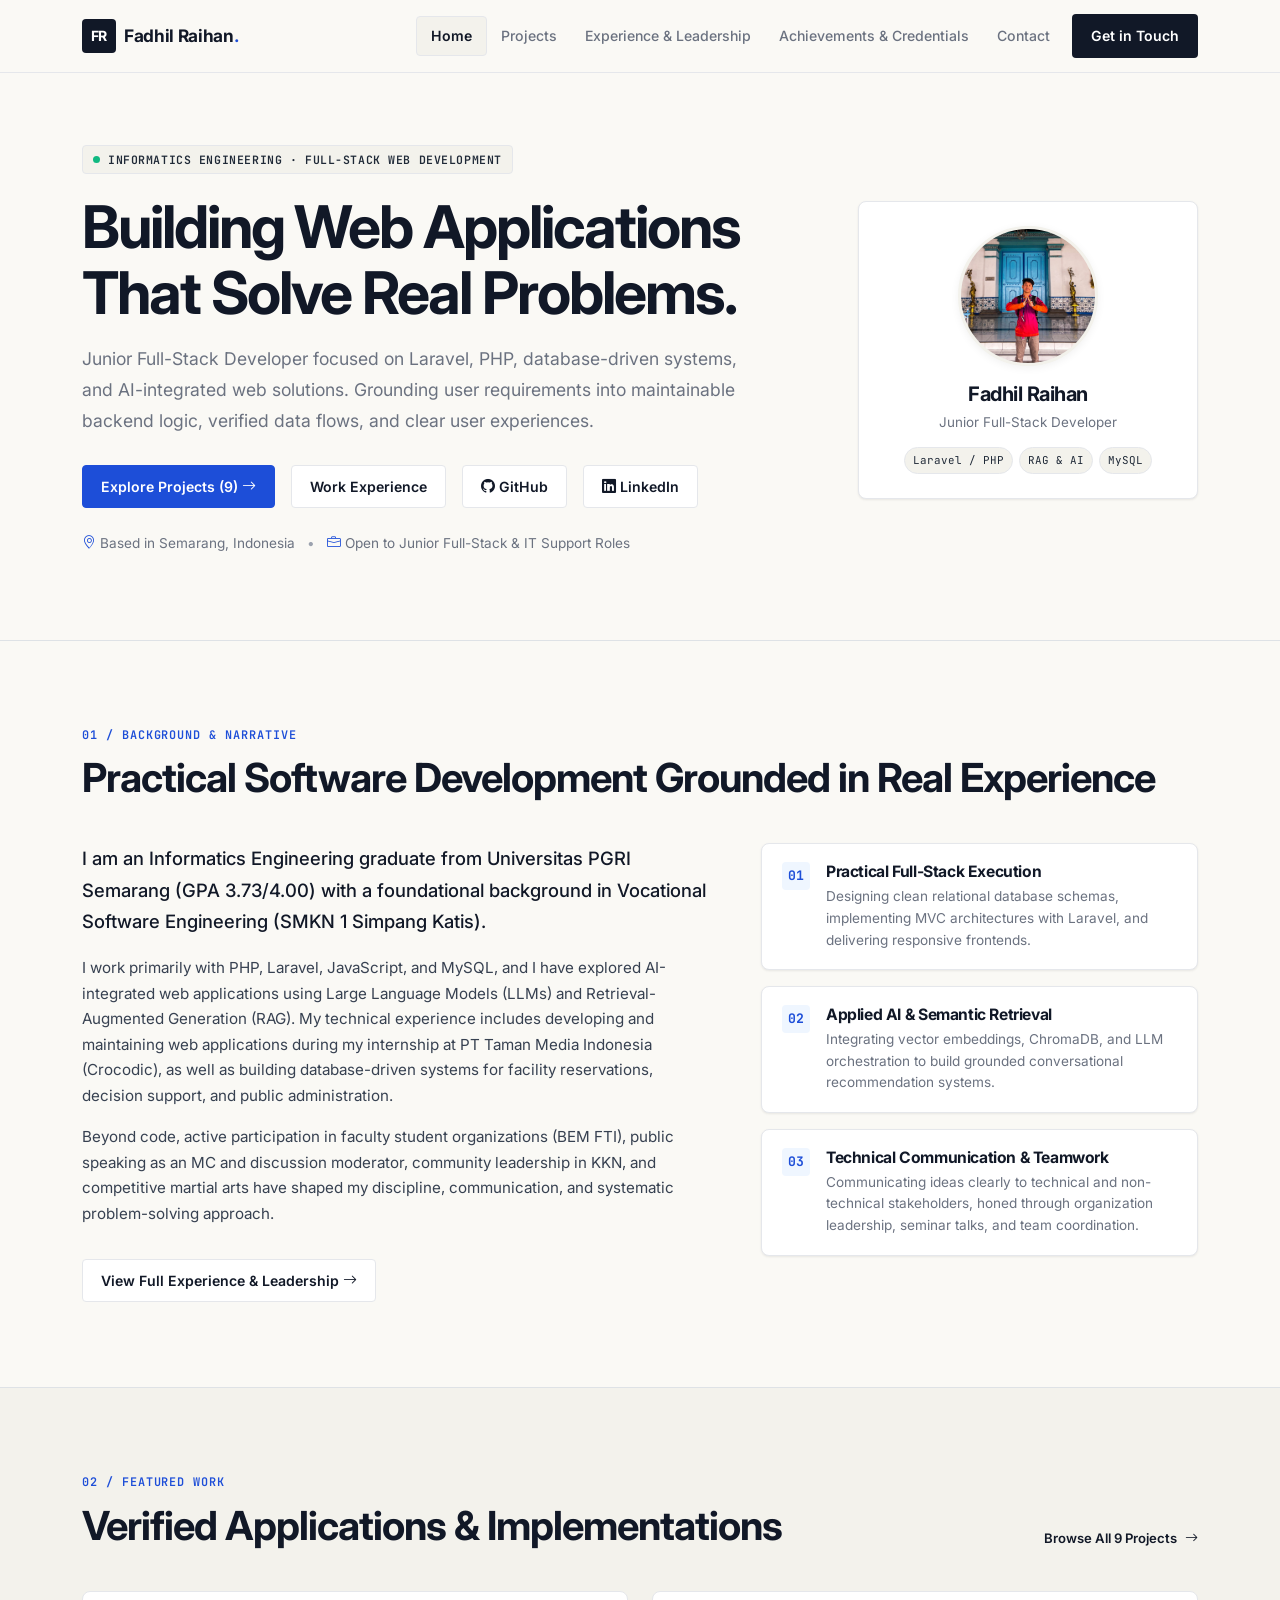
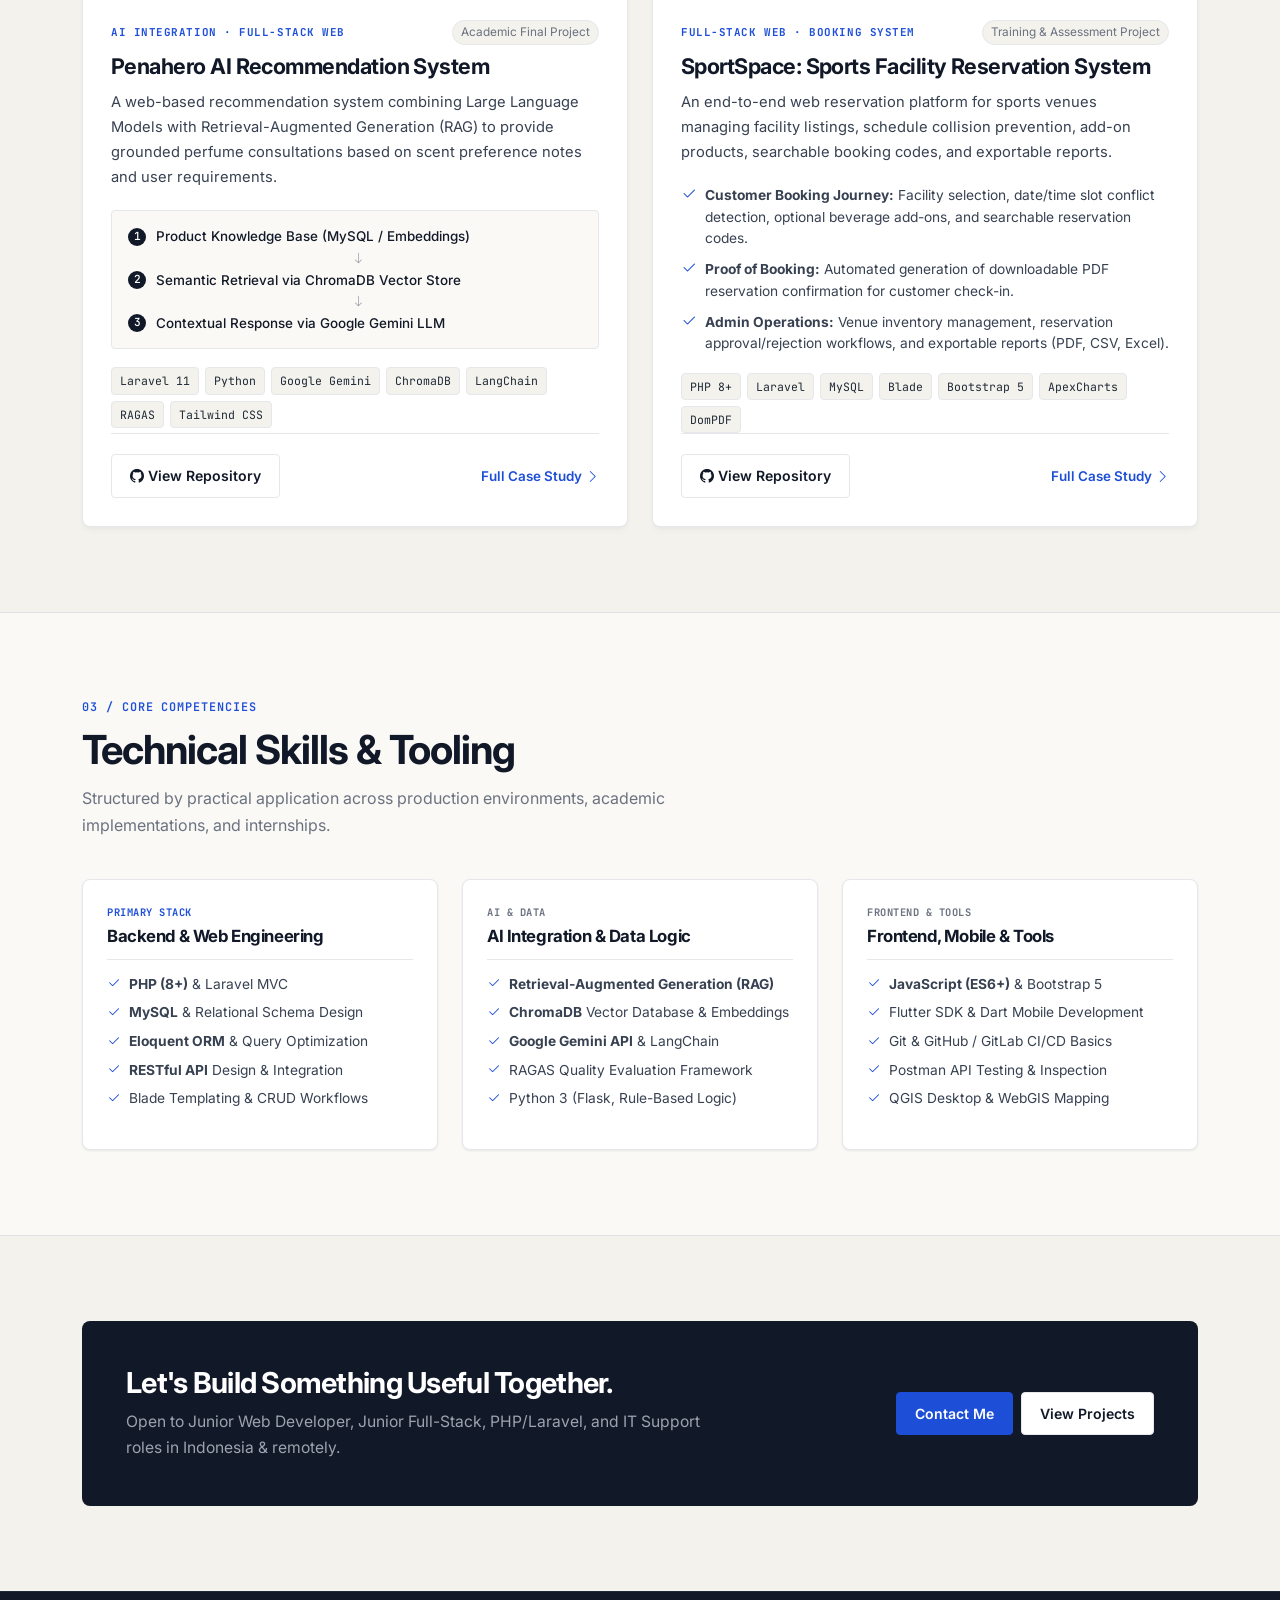
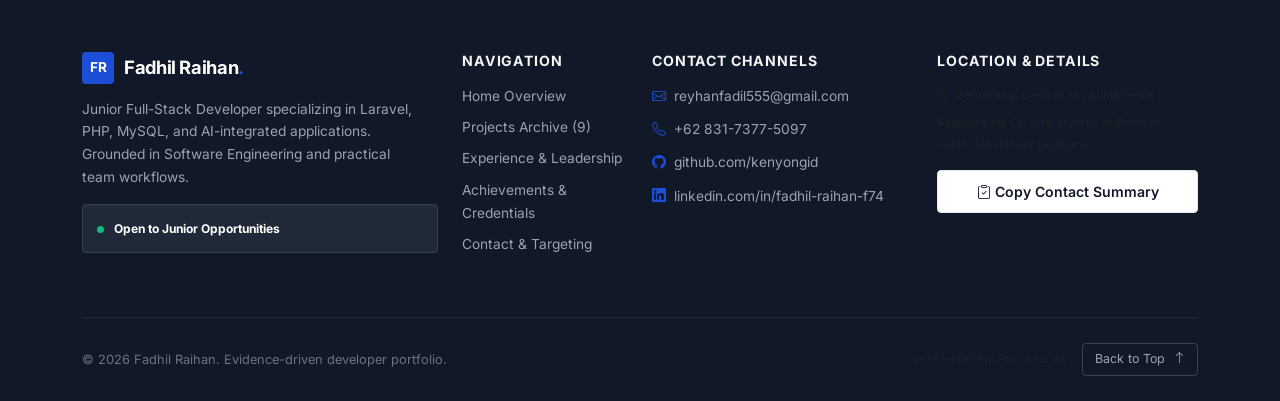
==== index.html @ 708e15d2 "Initial commit - personal portfolio" ====
<!doctype html>
<html lang="en">
<head>
  <meta charset="utf-8">
  <meta name="viewport" content="width=device-width, initial-scale=1">
  
  <title>Fadhil Raihan — Junior Full-Stack Developer | Home</title>
  <meta name="description" content="Portfolio of Fadhil Raihan, Informatics Engineering graduate specializing in Laravel, PHP, MySQL, and AI-integrated web applications (RAG/LLM).">
  
  <!-- Favicon -->
  <link rel="icon" type="image/svg+xml" href="data:image/svg+xml,<svg xmlns='http://www.w3.org/2000/svg' viewBox='0 0 100 100'><rect width='100' height='100' rx='20' fill='%231d4ed8'/><text x='50%' y='55%' dominant-baseline='middle' text-anchor='middle' fill='white' font-family='sans-serif' font-weight='bold' font-size='44'>FR</text></svg>">

  <!-- Google Fonts: Inter & JetBrains Mono -->
  <link rel="preconnect" href="https://fonts.googleapis.com">
  <link rel="preconnect" href="https://fonts.gstatic.com" crossorigin>
  <link href="https://fonts.googleapis.com/css2?family=Inter:ital,wght@0,300;0,400;0,500;0,600;0,700;1,400&family=JetBrains+Mono:wght@400;500;600&display=swap" rel="stylesheet">

  <!-- Bootstrap 5.3 & Bootstrap Icons -->
  <link href="https://cdn.jsdelivr.net/npm/bootstrap@5.3.3/dist/css/bootstrap.min.css" rel="stylesheet">
  <link href="https://cdn.jsdelivr.net/npm/bootstrap-icons@1.11.3/font/bootstrap-icons.min.css" rel="stylesheet">
  
  <!-- Custom Stylesheet -->
  <link href="style.css" rel="stylesheet">
</head>
<body>

  <!-- ==========================================================================
       HEADER / NAVIGATION
       ========================================================================== -->
  <header class="site-header fixed-top">
    <nav class="navbar navbar-expand-lg navbar-light" id="mainNavbar" aria-label="Main Navigation">
      <div class="container">
        <a class="navbar-brand d-flex align-items-center gap-2" href="index.html">
          <span class="brand-monogram">FR</span>
          <span class="brand-name">Fadhil Raihan<span class="brand-dot">.</span></span>
        </a>

        <button class="navbar-toggler border-0" type="button" data-bs-toggle="collapse" data-bs-target="#navMenu" aria-controls="navMenu" aria-expanded="false" aria-label="Toggle navigation">
          <span class="navbar-toggler-icon"></span>
        </button>

        <div class="collapse navbar-collapse" id="navMenu">
          <ul class="navbar-nav ms-auto align-items-lg-center">
            <li class="nav-item"><a class="nav-link active" href="index.html">Home</a></li>
            <li class="nav-item"><a class="nav-link" href="projects.html">Projects</a></li>
            <li class="nav-item"><a class="nav-link" href="experience.html">Experience & Leadership</a></li>
            <li class="nav-item"><a class="nav-link" href="achievements.html">Achievements & Credentials</a></li>
            <li class="nav-item"><a class="nav-link" href="contact.html">Contact</a></li>
            <li class="nav-item ms-lg-2">
              <a class="btn btn-sm btn-contact-nav" href="contact.html">Get in Touch</a>
            </li>
          </ul>
        </div>
      </div>
    </nav>
  </header>

  <main>
    <!-- ==========================================================================
         HERO SECTION
         ========================================================================== -->
    <section class="hero-section">
      <div class="container">
        <div class="row align-items-center g-5">
          <div class="col-lg-8">
            <div class="hero-label-tag">
              <span class="status-indicator"></span>
              <span>INFORMATICS ENGINEERING · FULL-STACK WEB DEVELOPMENT</span>
            </div>

            <h1 class="hero-heading">
              Building Web Applications That Solve Real Problems.
            </h1>

            <p class="hero-subheading">
              Junior Full-Stack Developer focused on Laravel, PHP, database-driven systems, and AI-integrated web solutions. Grounding user requirements into maintainable backend logic, verified data flows, and clear user experiences.
            </p>

            <div class="hero-cta-group d-flex flex-wrap align-items-center gap-3">
              <a href="projects.html" class="btn btn-primary-cobalt">
                Explore Projects (9) <i class="bi bi-arrow-right ms-1" aria-hidden="true"></i>
              </a>
              <a href="experience.html" class="btn btn-outline-charcoal">
                Work Experience
              </a>
              <a href="https://github.com/kenyongid" target="_blank" rel="noopener noreferrer" class="btn btn-outline-charcoal">
                <i class="bi bi-github me-1" aria-hidden="true"></i> GitHub
              </a>
              <a href="https://www.linkedin.com/in/fadhil-raihan-f74/" target="_blank" rel="noopener noreferrer" class="btn btn-outline-charcoal">
                <i class="bi bi-linkedin me-1" aria-hidden="true"></i> LinkedIn
              </a>
            </div>

            <div class="hero-status-strip mt-4">
              <span class="status-meta-item">
                <i class="bi bi-geo-alt text-cobalt me-1" aria-hidden="true"></i> Based in Semarang, Indonesia
              </span>
              <span class="status-bullet" aria-hidden="true">•</span>
              <span class="status-meta-item">
                <i class="bi bi-briefcase text-cobalt me-1" aria-hidden="true"></i> Open to Junior Full-Stack & IT Support Roles
              </span>
            </div>
          </div>

          <div class="col-lg-4">
            <div class="profile-portrait-card">
              <div class="portrait-frame">
                <img src="assets/profile/fadhil_photo.png" alt="Fadhil Raihan" class="portrait-image" onerror="this.style.display='none'; document.getElementById('monogramFallback').style.display='flex';">
                <div id="monogramFallback" class="portrait-fallback" style="display: none;">
                  <span>FR</span>
                </div>
              </div>
              <div class="portrait-meta">
                <h2 class="portrait-name">Fadhil Raihan</h2>
                <p class="portrait-title">Junior Full-Stack Developer</p>
                <div class="portrait-badges">
                  <span class="badge-pill">Laravel / PHP</span>
                  <span class="badge-pill">RAG & AI</span>
                  <span class="badge-pill">MySQL</span>
                </div>
              </div>
            </div>
          </div>
        </div>
      </div>
    </section>

    <!-- ==========================================================================
         ABOUT / EXECUTIVE SUMMARY
         ========================================================================== -->
    <section class="section-block border-top">
      <div class="container">
        <div class="section-header">
          <p class="section-num">01 / BACKGROUND & NARRATIVE</p>
          <h2 class="section-title">Practical Software Development Grounded in Real Experience</h2>
        </div>

        <div class="row g-5 align-items-start">
          <div class="col-lg-7">
            <p class="lead-text">
              I am an Informatics Engineering graduate from Universitas PGRI Semarang (GPA 3.73/4.00) with a foundational background in Vocational Software Engineering (SMKN 1 Simpang Katis).
            </p>
            <p class="body-text">
              I work primarily with PHP, Laravel, JavaScript, and MySQL, and I have explored AI-integrated web applications using Large Language Models (LLMs) and Retrieval-Augmented Generation (RAG). My technical experience includes developing and maintaining web applications during my internship at PT Taman Media Indonesia (Crocodic), as well as building database-driven systems for facility reservations, decision support, and public administration.
            </p>
            <p class="body-text">
              Beyond code, active participation in faculty student organizations (BEM FTI), public speaking as an MC and discussion moderator, community leadership in KKN, and competitive martial arts have shaped my discipline, communication, and systematic problem-solving approach.
            </p>
            <div class="mt-4 pt-2">
              <a href="experience.html" class="btn btn-outline-charcoal btn-sm">
                View Full Experience & Leadership <i class="bi bi-arrow-right ms-1"></i>
              </a>
            </div>
          </div>

          <div class="col-lg-5">
            <div class="value-pillars">
              <div class="pillar-item">
                <div class="pillar-num">01</div>
                <div>
                  <h3 class="pillar-title">Practical Full-Stack Execution</h3>
                  <p class="pillar-desc">
                    Designing clean relational database schemas, implementing MVC architectures with Laravel, and delivering responsive frontends.
                  </p>
                </div>
              </div>

              <div class="pillar-item">
                <div class="pillar-num">02</div>
                <div>
                  <h3 class="pillar-title">Applied AI & Semantic Retrieval</h3>
                  <p class="pillar-desc">
                    Integrating vector embeddings, ChromaDB, and LLM orchestration to build grounded conversational recommendation systems.
                  </p>
                </div>
              </div>

              <div class="pillar-item">
                <div class="pillar-num">03</div>
                <div>
                  <h3 class="pillar-title">Technical Communication & Teamwork</h3>
                  <p class="pillar-desc">
                    Communicating ideas clearly to technical and non-technical stakeholders, honed through organization leadership, seminar talks, and team coordination.
                  </p>
                </div>
              </div>
            </div>
          </div>
        </div>
      </div>
    </section>

    <!-- ==========================================================================
         FEATURED PROJECTS HIGHLIGHT (Preview of projects.html)
         ========================================================================== -->
    <section class="section-block bg-subtle border-top">
      <div class="container">
        <div class="section-header d-md-flex align-items-end justify-content-between">
          <div>
            <p class="section-num">02 / FEATURED WORK</p>
            <h2 class="section-title">Verified Applications & Implementations</h2>
          </div>
          <div class="mt-3 mt-md-0">
            <a href="projects.html" class="link-subtle">
              Browse All 9 Projects <i class="bi bi-arrow-right ms-1"></i>
            </a>
          </div>
        </div>

        <div class="row g-4">
          <!-- Featured 1: Penahero AI -->
          <div class="col-lg-6">
            <article class="featured-project-card h-100">
              <div class="featured-card-header">
                <div class="d-flex justify-content-between align-items-center">
                  <span class="badge-category">AI INTEGRATION · FULL-STACK WEB</span>
                  <span class="badge-status">Academic Final Project</span>
                </div>
                <h3 class="featured-title mt-2">Penahero AI Recommendation System</h3>
                <p class="featured-summary">
                  A web-based recommendation system combining Large Language Models with Retrieval-Augmented Generation (RAG) to provide grounded perfume consultations based on scent preference notes and user requirements.
                </p>
              </div>

              <div class="featured-card-body">
                <div class="architecture-flow-box">
                  <div class="flow-step">
                    <span class="step-num">1</span>
                    <span class="step-txt">Product Knowledge Base (MySQL / Embeddings)</span>
                  </div>
                  <div class="flow-arrow"><i class="bi bi-arrow-down"></i></div>
                  <div class="flow-step">
                    <span class="step-num">2</span>
                    <span class="step-txt">Semantic Retrieval via ChromaDB Vector Store</span>
                  </div>
                  <div class="flow-arrow"><i class="bi bi-arrow-down"></i></div>
                  <div class="flow-step">
                    <span class="step-num">3</span>
                    <span class="step-txt">Contextual Response via Google Gemini LLM</span>
                  </div>
                </div>

                <div class="tech-tag-group mt-3">
                  <span class="tag">Laravel 11</span>
                  <span class="tag">Python</span>
                  <span class="tag">Google Gemini</span>
                  <span class="tag">ChromaDB</span>
                  <span class="tag">LangChain</span>
                  <span class="tag">RAGAS</span>
                  <span class="tag">Tailwind CSS</span>
                </div>
              </div>

              <div class="featured-card-footer">
                <a href="https://github.com/kenyongid/penahero-ai-recommendation-system" target="_blank" rel="noopener noreferrer" class="btn btn-sm btn-outline-charcoal">
                  <i class="bi bi-github me-1"></i> View Repository
                </a>
                <a href="projects.html#penahero" class="btn btn-sm btn-link-action ms-auto">
                  Full Case Study <i class="bi bi-chevron-right ms-1"></i>
                </a>
              </div>
            </article>
          </div>

          <!-- Featured 2: SportSpace -->
          <div class="col-lg-6">
            <article class="featured-project-card h-100">
              <div class="featured-card-header">
                <div class="d-flex justify-content-between align-items-center">
                  <span class="badge-category">FULL-STACK WEB · BOOKING SYSTEM</span>
                  <span class="badge-status">Training & Assessment Project</span>
                </div>
                <h3 class="featured-title mt-2">SportSpace: Sports Facility Reservation System</h3>
                <p class="featured-summary">
                  An end-to-end web reservation platform for sports venues managing facility listings, schedule collision prevention, add-on products, searchable booking codes, and exportable reports.
                </p>
              </div>

              <div class="featured-card-body">
                <div class="key-features-list">
                  <div class="kf-item">
                    <i class="bi bi-check2 text-cobalt"></i>
                    <span><strong>Customer Booking Journey:</strong> Facility selection, date/time slot conflict detection, optional beverage add-ons, and searchable reservation codes.</span>
                  </div>
                  <div class="kf-item">
                    <i class="bi bi-check2 text-cobalt"></i>
                    <span><strong>Proof of Booking:</strong> Automated generation of downloadable PDF reservation confirmation for customer check-in.</span>
                  </div>
                  <div class="kf-item">
                    <i class="bi bi-check2 text-cobalt"></i>
                    <span><strong>Admin Operations:</strong> Venue inventory management, reservation approval/rejection workflows, and exportable reports (PDF, CSV, Excel).</span>
                  </div>
                </div>

                <div class="tech-tag-group mt-3">
                  <span class="tag">PHP 8+</span>
                  <span class="tag">Laravel</span>
                  <span class="tag">MySQL</span>
                  <span class="tag">Blade</span>
                  <span class="tag">Bootstrap 5</span>
                  <span class="tag">ApexCharts</span>
                  <span class="tag">DomPDF</span>
                </div>
              </div>

              <div class="featured-card-footer">
                <a href="https://github.com/kenyongid/sistem_reservasi_lapangan.git" target="_blank" rel="noopener noreferrer" class="btn btn-sm btn-outline-charcoal">
                  <i class="bi bi-github me-1"></i> View Repository
                </a>
                <a href="projects.html#sportspace" class="btn btn-sm btn-link-action ms-auto">
                  Full Case Study <i class="bi bi-chevron-right ms-1"></i>
                </a>
              </div>
            </article>
          </div>
        </div>
      </div>
    </section>

    <!-- ==========================================================================
         TECHNICAL COMPETENCIES (Skills Overview)
         ========================================================================== -->
    <section class="section-block border-top">
      <div class="container">
        <div class="section-header">
          <p class="section-num">03 / CORE COMPETENCIES</p>
          <h2 class="section-title">Technical Skills & Tooling</h2>
          <p class="section-intro">
            Structured by practical application across production environments, academic implementations, and internships.
          </p>
        </div>

        <div class="row g-4">
          <div class="col-md-6 col-lg-4">
            <div class="skill-group-card h-100">
              <div class="skill-group-header">
                <span class="skill-tier-badge primary-tier">PRIMARY STACK</span>
                <h3 class="skill-group-title">Backend & Web Engineering</h3>
              </div>
              <ul class="skill-list list-unstyled">
                <li><i class="bi bi-check2 text-cobalt me-2"></i><strong>PHP (8+)</strong> & Laravel MVC</li>
                <li><i class="bi bi-check2 text-cobalt me-2"></i><strong>MySQL</strong> & Relational Schema Design</li>
                <li><i class="bi bi-check2 text-cobalt me-2"></i><strong>Eloquent ORM</strong> & Query Optimization</li>
                <li><i class="bi bi-check2 text-cobalt me-2"></i><strong>RESTful API</strong> Design & Integration</li>
                <li><i class="bi bi-check2 text-cobalt me-2"></i>Blade Templating & CRUD Workflows</li>
              </ul>
            </div>
          </div>

          <div class="col-md-6 col-lg-4">
            <div class="skill-group-card h-100">
              <div class="skill-group-header">
                <span class="skill-tier-badge">AI & DATA</span>
                <h3 class="skill-group-title">AI Integration & Data Logic</h3>
              </div>
              <ul class="skill-list list-unstyled">
                <li><i class="bi bi-check2 text-cobalt me-2"></i><strong>Retrieval-Augmented Generation (RAG)</strong></li>
                <li><i class="bi bi-check2 text-cobalt me-2"></i><strong>ChromaDB</strong> Vector Database & Embeddings</li>
                <li><i class="bi bi-check2 text-cobalt me-2"></i><strong>Google Gemini API</strong> & LangChain</li>
                <li><i class="bi bi-check2 text-cobalt me-2"></i>RAGAS Quality Evaluation Framework</li>
                <li><i class="bi bi-check2 text-cobalt me-2"></i>Python 3 (Flask, Rule-Based Logic)</li>
              </ul>
            </div>
          </div>

          <div class="col-md-6 col-lg-4">
            <div class="skill-group-card h-100">
              <div class="skill-group-header">
                <span class="skill-tier-badge">FRONTEND & TOOLS</span>
                <h3 class="skill-group-title">Frontend, Mobile & Tools</h3>
              </div>
              <ul class="skill-list list-unstyled">
                <li><i class="bi bi-check2 text-cobalt me-2"></i><strong>JavaScript (ES6+)</strong> & Bootstrap 5</li>
                <li><i class="bi bi-check2 text-cobalt me-2"></i>Flutter SDK & Dart Mobile Development</li>
                <li><i class="bi bi-check2 text-cobalt me-2"></i>Git & GitHub / GitLab CI/CD Basics</li>
                <li><i class="bi bi-check2 text-cobalt me-2"></i>Postman API Testing & Inspection</li>
                <li><i class="bi bi-check2 text-cobalt me-2"></i>QGIS Desktop & WebGIS Mapping</li>
              </ul>
            </div>
          </div>
        </div>
      </div>
    </section>

    <!-- ==========================================================================
         CALL TO ACTION STRIP
         ========================================================================== -->
    <section class="section-block bg-subtle border-top">
      <div class="container">
        <div class="cta-strip d-md-flex align-items-center justify-content-between">
          <div>
            <h3>Let's Build Something Useful Together.</h3>
            <p>Open to Junior Web Developer, Junior Full-Stack, PHP/Laravel, and IT Support roles in Indonesia & remotely.</p>
          </div>
          <div class="mt-3 mt-md-0 d-flex gap-2">
            <a href="contact.html" class="btn btn-primary-cobalt">Contact Me</a>
            <a href="projects.html" class="btn btn-outline-charcoal">View Projects</a>
          </div>
        </div>
      </div>
    </section>
  </main>

  <!-- ==========================================================================
       FOOTER (Multi-Column Clean Design)
       ========================================================================== -->
  <footer class="site-footer">
    <div class="container">
      <div class="row g-4">
        <!-- Col 1: Brand & Summary -->
        <div class="col-lg-4 col-md-6">
          <div class="footer-brand">
            <span class="footer-monogram">FR</span>
            <span class="footer-brand-name">Fadhil Raihan<span class="brand-dot">.</span></span>
          </div>
          <p class="footer-bio">
            Junior Full-Stack Developer specializing in Laravel, PHP, MySQL, and AI-integrated applications. Grounded in Software Engineering and practical team workflows.
          </p>
          <div class="footer-status-box">
            <span class="footer-status-indicator"></span>
            <span class="text-white small fw-bold">Open to Junior Opportunities</span>
          </div>
        </div>

        <!-- Col 2: Navigation Links -->
        <div class="col-lg-2 col-md-6">
          <h4 class="footer-col-title">Navigation</h4>
          <ul class="footer-links-list list-unstyled">
            <li><a href="index.html">Home Overview</a></li>
            <li><a href="projects.html">Projects Archive (9)</a></li>
            <li><a href="experience.html">Experience & Leadership</a></li>
            <li><a href="achievements.html">Achievements & Credentials</a></li>
            <li><a href="contact.html">Contact & Targeting</a></li>
          </ul>
        </div>

        <!-- Col 3: Direct Contact -->
        <div class="col-lg-3 col-md-6">
          <h4 class="footer-col-title">Contact Channels</h4>
          <ul class="footer-contact-list list-unstyled">
            <li><i class="bi bi-envelope text-cobalt"></i> <a href="mailto:reyhanfadil555@gmail.com">reyhanfadil555@gmail.com</a></li>
            <li><i class="bi bi-telephone text-cobalt"></i> <a href="tel:+6283173775097">+62 831-7377-5097</a></li>
            <li><i class="bi bi-github text-cobalt"></i> <a href="https://github.com/kenyongid" target="_blank" rel="noopener noreferrer">github.com/kenyongid</a></li>
            <li><i class="bi bi-linkedin text-cobalt"></i> <a href="https://www.linkedin.com/in/fadhil-raihan-f74/" target="_blank" rel="noopener noreferrer">linkedin.com/in/fadhil-raihan-f74</a></li>
          </ul>
        </div>

        <!-- Col 4: Location & Quick Copy -->
        <div class="col-lg-3 col-md-6">
          <h4 class="footer-col-title">Location & Details</h4>
          <p class="small text-muted mb-2"><i class="bi bi-geo-alt me-1"></i> Semarang, Central Java, Indonesia</p>
          <p class="small text-muted mb-3">Available for On-site, Hybrid, or Remote Junior Developer positions.</p>
          <button type="button" class="btn btn-sm btn-outline-charcoal w-100 copy-contact-btn">
            <i class="bi bi-clipboard-check me-1"></i> Copy Contact Summary
          </button>
          <div class="copy-feedback-msg small mt-1 text-center" aria-live="polite"></div>
        </div>
      </div>

      <!-- Bottom Bar -->
      <div class="footer-bottom-bar d-flex flex-wrap align-items-center justify-content-between gap-3">
        <div>
          © 2026 Fadhil Raihan. Evidence-driven developer portfolio.
        </div>
        <div class="d-flex align-items-center gap-3">
          <span class="text-muted small">Verified GitHub Repositories</span>
          <button type="button" class="back-to-top-btn" id="backToTopBtn">
            Back to Top <i class="bi bi-arrow-up ms-1"></i>
          </button>
        </div>
      </div>
    </div>
  </footer>

  <!-- Scripts -->
  <script src="https://cdn.jsdelivr.net/npm/bootstrap@5.3.3/dist/js/bootstrap.bundle.min.js"></script>
  <script src="script.js"></script>
</body>
</html>
---- style.css ----
/* ==========================================================================
   FADHIL RAIHAN — EDITORIAL-TECH PORTFOLIO STYLESHEET
   Clean Code, Modular Multi-Page Design System
   ========================================================================== */

:root {
  /* Editorial Palette: Warm Off-White, Charcoal, Cobalt Blue */
  --color-canvas: #faf9f5;
  --color-canvas-subtle: #f3f2ec;
  --color-card: #ffffff;
  --color-charcoal: #111827;
  --color-charcoal-soft: #1f2937;
  --color-body: #374151;
  --color-muted: #6b7280;
  --color-dim: #9ca3af;
  --color-border: #e5e7eb;
  --color-border-card: #e2e4e8;

  /* Cobalt Blue Accent */
  --color-cobalt: #1d4ed8;
  --color-cobalt-hover: #1e40af;
  --color-cobalt-tint: #eff6ff;
  --color-cobalt-border: rgba(29, 78, 216, 0.25);

  /* Semantic Tints */
  --color-emerald-tint: #ecfdf5;
  --color-emerald-text: #047857;
  --color-amber-tint: #fffbeb;
  --color-amber-text: #b45309;

  /* Fonts */
  --font-sans: 'Inter', -apple-system, BlinkMacSystemFont, 'Segoe UI', Roboto, sans-serif;
  --font-mono: 'JetBrains Mono', monospace;

  /* Geometry & Rhythm */
  --radius-sm: 4px;
  --radius-md: 8px;
  --radius-lg: 12px;
  --shadow-subtle: 0 1px 3px rgba(0, 0, 0, 0.05), 0 1px 2px rgba(0, 0, 0, 0.03);
  --shadow-card: 0 4px 6px -1px rgba(0, 0, 0, 0.04), 0 2px 4px -1px rgba(0, 0, 0, 0.02);
  --shadow-hover: 0 10px 15px -3px rgba(0, 0, 0, 0.06), 0 4px 6px -2px rgba(0, 0, 0, 0.03);

  --transition-fast: all 0.2s ease;
}

/* Base Elements */
* {
  box-sizing: border-box;
}

html {
  scroll-behavior: smooth;
  scroll-padding-top: 85px;
}

body {
  margin: 0;
  background-color: var(--color-canvas);
  color: var(--color-body);
  font-family: var(--font-sans);
  font-size: 0.96rem;
  line-height: 1.68;
  -webkit-font-smoothing: antialiased;
  display: flex;
  flex-direction: column;
  min-height: 100vh;
}

main {
  flex: 1 0 auto;
}

h1, h2, h3, h4, h5, h6 {
  color: var(--color-charcoal);
  font-weight: 700;
  letter-spacing: -0.025em;
  line-height: 1.25;
}

a {
  color: var(--color-cobalt);
  text-decoration: none;
  transition: var(--transition-fast);
}

a:hover {
  color: var(--color-cobalt-hover);
}

.text-cobalt {
  color: var(--color-cobalt) !important;
}

.bg-subtle {
  background-color: var(--color-canvas-subtle);
}

.section-block {
  padding: 85px 0;
}

/* ==========================================================================
   Navigation Bar (Attractive & Clean Header)
   ========================================================================== */
.site-header {
  background: rgba(250, 249, 245, 0.96);
  backdrop-filter: blur(14px);
  -webkit-backdrop-filter: blur(14px);
  border-bottom: 1px solid var(--color-border);
  transition: var(--transition-fast);
  z-index: 1050;
}

.navbar {
  padding: 14px 0;
}

.brand-monogram {
  display: inline-flex;
  align-items: center;
  justify-content: center;
  width: 34px;
  height: 34px;
  background-color: var(--color-charcoal);
  color: #fff;
  font-family: var(--font-sans);
  font-weight: 700;
  font-size: 0.88rem;
  border-radius: var(--radius-sm);
  letter-spacing: -0.02em;
}

.brand-name {
  font-size: 1.08rem;
  font-weight: 700;
  color: var(--color-charcoal);
  letter-spacing: -0.02em;
}

.brand-dot {
  color: var(--color-cobalt);
}

.nav-link {
  color: var(--color-muted) !important;
  font-size: 0.88rem;
  font-weight: 500;
  padding: 7px 14px !important;
  border-radius: var(--radius-sm);
  transition: var(--transition-fast);
}

.nav-link:hover {
  color: var(--color-charcoal) !important;
  background-color: rgba(0, 0, 0, 0.04);
}

.nav-link.active {
  color: var(--color-charcoal) !important;
  font-weight: 600;
  background-color: var(--color-canvas-subtle);
  border: 1px solid var(--color-border);
}

.btn-contact-nav {
  background-color: var(--color-charcoal);
  color: #ffffff !important;
  font-size: 0.82rem;
  font-weight: 600;
  padding: 7px 16px;
  border-radius: var(--radius-sm);
  transition: var(--transition-fast);
}

.btn-contact-nav:hover {
  background-color: var(--color-cobalt);
  transform: translateY(-1px);
}

/* ==========================================================================
   Page Banners (For Sub-pages: Projects, Experience, Achievements, Contact)
   ========================================================================== */
.page-banner {
  padding-top: 135px;
  padding-bottom: 55px;
  background-color: var(--color-canvas);
  border-bottom: 1px solid var(--color-border);
}

.page-banner-badge {
  font-family: var(--font-mono);
  font-size: 0.74rem;
  font-weight: 600;
  color: var(--color-cobalt);
  letter-spacing: 0.08em;
  margin-bottom: 8px;
  display: inline-block;
}

.page-banner-title {
  font-size: clamp(2.2rem, 4vw, 3.2rem);
  color: var(--color-charcoal);
  margin: 0 0 12px;
}

.page-banner-desc {
  font-size: 1.05rem;
  color: var(--color-muted);
  max-width: 680px;
  line-height: 1.7;
  margin: 0;
}

/* ==========================================================================
   Buttons
   ========================================================================== */
.btn {
  font-family: var(--font-sans);
  font-weight: 600;
  border-radius: var(--radius-sm);
  padding: 10px 18px;
  font-size: 0.88rem;
  transition: var(--transition-fast);
  display: inline-flex;
  align-items: center;
  justify-content: center;
}

.btn-primary-cobalt {
  background-color: var(--color-cobalt);
  color: #ffffff;
  border: 1px solid var(--color-cobalt);
}

.btn-primary-cobalt:hover {
  background-color: var(--color-cobalt-hover);
  border-color: var(--color-cobalt-hover);
  color: #ffffff;
  transform: translateY(-1px);
}

.btn-outline-charcoal {
  background-color: var(--color-card);
  border: 1px solid var(--color-border);
  color: var(--color-charcoal);
}

.btn-outline-charcoal:hover {
  background-color: var(--color-charcoal);
  border-color: var(--color-charcoal);
  color: #ffffff;
  transform: translateY(-1px);
}

.btn-link-action {
  color: var(--color-cobalt);
  background: transparent;
  border: none;
  font-size: 0.84rem;
  font-weight: 600;
  padding: 0;
  display: inline-flex;
  align-items: center;
}

.btn-link-action:hover {
  color: var(--color-cobalt-hover);
  text-decoration: underline;
}

/* ==========================================================================
   Section Headers (Editorial Numbered Format)
   ========================================================================== */
.section-header {
  margin-bottom: 40px;
}

.section-num {
  font-family: var(--font-mono);
  font-size: 0.74rem;
  font-weight: 600;
  color: var(--color-cobalt);
  letter-spacing: 0.08em;
  margin-bottom: 8px;
}

.section-title {
  font-size: clamp(1.85rem, 3.2vw, 2.5rem);
  color: var(--color-charcoal);
  margin: 0;
}

.section-intro {
  color: var(--color-muted);
  font-size: 1rem;
  max-width: 680px;
  margin-top: 10px;
}

.sub-section-heading {
  font-size: 1.25rem;
  font-weight: 700;
  color: var(--color-charcoal);
  margin-bottom: 22px;
  border-bottom: 2px solid var(--color-charcoal);
  padding-bottom: 8px;
  display: inline-block;
}

/* ==========================================================================
   Hero Section (Index Landing)
   ========================================================================== */
.hero-section {
  padding-top: 145px;
  padding-bottom: 85px;
}

.hero-label-tag {
  display: inline-flex;
  align-items: center;
  gap: 8px;
  font-family: var(--font-mono);
  font-size: 0.72rem;
  font-weight: 600;
  color: var(--color-charcoal-soft);
  background-color: var(--color-canvas-subtle);
  border: 1px solid var(--color-border);
  padding: 4px 10px;
  border-radius: var(--radius-sm);
  margin-bottom: 20px;
  letter-spacing: 0.05em;
}

.status-indicator {
  width: 7px;
  height: 7px;
  border-radius: 50%;
  background-color: #10b981;
}

.hero-heading {
  font-size: clamp(2.4rem, 4.6vw, 3.8rem);
  line-height: 1.12;
  letter-spacing: -0.035em;
  color: var(--color-charcoal);
  margin-bottom: 18px;
  max-width: 820px;
}

.hero-subheading {
  font-size: 1.1rem;
  line-height: 1.75;
  color: var(--color-muted);
  max-width: 660px;
  margin-bottom: 28px;
}

.hero-status-strip {
  display: flex;
  align-items: center;
  gap: 12px;
  flex-wrap: wrap;
  font-size: 0.85rem;
  color: var(--color-muted);
}

.status-meta-item {
  display: inline-flex;
  align-items: center;
}

.status-bullet {
  color: var(--color-dim);
}

/* Portrait Card */
.profile-portrait-card {
  background-color: var(--color-card);
  border: 1px solid var(--color-border);
  border-radius: var(--radius-md);
  padding: 24px;
  box-shadow: var(--shadow-subtle);
  text-align: center;
}

.portrait-frame {
  width: 140px;
  height: 140px;
  border-radius: 50%;
  margin: 0 auto 16px;
  overflow: hidden;
  border: 3px solid var(--color-canvas-subtle);
  background-color: var(--color-canvas-subtle);
  box-shadow: 0 2px 8px rgba(0, 0, 0, 0.06);
}

.portrait-image {
  width: 100%;
  height: 100%;
  object-fit: cover;
  display: block;
}

.portrait-fallback {
  width: 100%;
  height: 100%;
  display: flex;
  align-items: center;
  justify-content: center;
  background-color: var(--color-charcoal);
  color: #fff;
  font-weight: 700;
  font-size: 2.2rem;
}

.portrait-name {
  font-size: 1.25rem;
  margin: 0 0 4px;
}

.portrait-title {
  font-size: 0.84rem;
  color: var(--color-muted);
  margin: 0 0 14px;
}

.portrait-badges {
  display: flex;
  justify-content: center;
  gap: 6px;
  flex-wrap: wrap;
}

.badge-pill {
  font-family: var(--font-mono);
  font-size: 0.68rem;
  background-color: var(--color-canvas-subtle);
  border: 1px solid var(--color-border);
  color: var(--color-charcoal-soft);
  padding: 3px 8px;
  border-radius: 20px;
}

/* ==========================================================================
   About Section & Value Pillars
   ========================================================================== */
.lead-text {
  font-size: 1.15rem;
  color: var(--color-charcoal);
  line-height: 1.7;
  font-weight: 500;
  margin-bottom: 18px;
}

.body-text {
  color: var(--color-body);
  margin-bottom: 16px;
  font-size: 0.95rem;
}

.value-pillars {
  display: flex;
  flex-direction: column;
  gap: 16px;
}

.pillar-item {
  display: flex;
  gap: 16px;
  background-color: var(--color-card);
  border: 1px solid var(--color-border);
  border-radius: var(--radius-md);
  padding: 18px 20px;
  box-shadow: var(--shadow-subtle);
}

.pillar-num {
  font-family: var(--font-mono);
  font-weight: 700;
  font-size: 0.82rem;
  color: var(--color-cobalt);
  background-color: var(--color-cobalt-tint);
  width: 28px;
  height: 28px;
  display: flex;
  align-items: center;
  justify-content: center;
  border-radius: var(--radius-sm);
  flex-shrink: 0;
}

.pillar-title {
  font-size: 0.98rem;
  margin: 0 0 4px;
  color: var(--color-charcoal);
}

.pillar-desc {
  font-size: 0.85rem;
  color: var(--color-muted);
  margin: 0;
  line-height: 1.6;
}

/* ==========================================================================
   Experience Section & Timeline Cards
   ========================================================================== */
.timeline-container {
  display: flex;
  flex-direction: column;
  gap: 20px;
}

.timeline-card {
  background-color: var(--color-card);
  border: 1px solid var(--color-border);
  border-radius: var(--radius-md);
  padding: 28px;
  display: grid;
  grid-template-columns: 220px 1fr;
  gap: 32px;
  box-shadow: var(--shadow-subtle);
}

.timeline-sidebar {
  display: flex;
  flex-direction: column;
  gap: 6px;
  border-right: 1px solid var(--color-border);
  padding-right: 20px;
}

.timeline-role-badge {
  font-family: var(--font-mono);
  font-size: 0.68rem;
  font-weight: 700;
  color: var(--color-cobalt);
  background-color: var(--color-cobalt-tint);
  border: 1px solid var(--color-cobalt-border);
  padding: 3px 8px;
  border-radius: var(--radius-sm);
  display: inline-block;
  align-self: flex-start;
  letter-spacing: 0.05em;
}

.timeline-role-badge.badge-neutral {
  color: var(--color-charcoal);
  background-color: var(--color-canvas-subtle);
  border-color: var(--color-border);
}

.timeline-dates {
  font-size: 0.88rem;
  color: var(--color-charcoal);
}

.review-flag {
  display: block;
  font-family: var(--font-mono);
  font-size: 0.72rem;
  color: var(--color-amber-text);
  background-color: var(--color-amber-tint);
  border: 1px solid rgba(180, 83, 9, 0.2);
  padding: 2px 6px;
  border-radius: var(--radius-sm);
  margin-top: 4px;
  cursor: help;
}

.timeline-location {
  font-size: 0.8rem;
  color: var(--color-muted);
}

.timeline-company {
  font-size: 1.25rem;
  margin: 0 0 2px;
}

.timeline-position {
  font-size: 0.95rem;
  color: var(--color-cobalt);
  font-weight: 600;
  margin: 0 0 14px;
}

.timeline-desc {
  font-size: 0.92rem;
  color: var(--color-body);
  line-height: 1.7;
  margin-bottom: 16px;
}

.work-context-box {
  background-color: var(--color-canvas);
  border: 1px solid var(--color-border);
  border-radius: var(--radius-sm);
  padding: 12px 16px;
  margin-bottom: 18px;
}

.context-label {
  font-family: var(--font-mono);
  font-size: 0.75rem;
  font-weight: 600;
  color: var(--color-charcoal);
  margin-bottom: 4px;
}

.context-desc {
  font-size: 0.84rem;
  color: var(--color-muted);
  margin: 0;
  line-height: 1.6;
}

/* Tags */
.tech-tag-group {
  display: flex;
  flex-wrap: wrap;
  gap: 6px;
}

.tag {
  font-family: var(--font-mono);
  font-size: 0.72rem;
  background-color: var(--color-canvas-subtle);
  border: 1px solid var(--color-border);
  color: var(--color-charcoal-soft);
  padding: 3px 8px;
  border-radius: var(--radius-sm);
}

/* ==========================================================================
   Featured Projects & Projects Hub
   ========================================================================== */
.featured-project-card {
  background-color: var(--color-card);
  border: 1px solid var(--color-border);
  border-radius: var(--radius-md);
  padding: 28px;
  box-shadow: var(--shadow-card);
  display: flex;
  flex-direction: column;
  transition: var(--transition-fast);
}

.featured-project-card:hover {
  box-shadow: var(--shadow-hover);
  border-color: #cbd5e1;
}

.badge-category {
  font-family: var(--font-mono);
  font-size: 0.68rem;
  font-weight: 700;
  color: var(--color-cobalt);
  letter-spacing: 0.05em;
}

.badge-status {
  font-size: 0.74rem;
  color: var(--color-muted);
  background-color: var(--color-canvas-subtle);
  border: 1px solid var(--color-border);
  padding: 2px 8px;
  border-radius: 20px;
}

.featured-title {
  font-size: 1.35rem;
  margin: 8px 0 10px;
}

.featured-summary {
  font-size: 0.92rem;
  color: var(--color-body);
  line-height: 1.7;
  margin-bottom: 20px;
}

/* Architecture Flow Box */
.architecture-flow-box {
  background-color: var(--color-canvas);
  border: 1px solid var(--color-border);
  border-radius: var(--radius-sm);
  padding: 14px 16px;
  margin-bottom: 18px;
}

.flow-step {
  display: flex;
  align-items: center;
  gap: 10px;
  font-size: 0.84rem;
  font-weight: 500;
  color: var(--color-charcoal);
}

.step-num {
  font-family: var(--font-mono);
  font-size: 0.7rem;
  background-color: var(--color-charcoal);
  color: #fff;
  width: 18px;
  height: 18px;
  border-radius: 50%;
  display: flex;
  align-items: center;
  justify-content: center;
  flex-shrink: 0;
}

.flow-arrow {
  text-align: center;
  font-size: 0.75rem;
  color: var(--color-dim);
  line-height: 1;
  padding: 4px 0 4px 5px;
}

/* Evaluation Metric Callout */
.evaluation-metric-callout {
  background-color: #f8fafc;
  border: 1px solid #e2e8f0;
  border-left: 3px solid var(--color-cobalt);
  border-radius: var(--radius-sm);
  padding: 12px 14px;
  margin-bottom: 18px;
}

.eval-title {
  font-size: 0.8rem;
  font-weight: 700;
  color: var(--color-charcoal);
  margin-bottom: 8px;
}

.eval-grid {
  display: flex;
  gap: 20px;
  margin-bottom: 6px;
}

.eval-score {
  display: block;
  font-family: var(--font-mono);
  font-size: 1.3rem;
  font-weight: 700;
  color: var(--color-cobalt);
  line-height: 1.1;
}

.eval-label {
  font-size: 0.72rem;
  color: var(--color-muted);
}

.eval-disclaimer {
  font-size: 0.74rem;
  color: var(--color-muted);
  margin: 4px 0 0;
  line-height: 1.5;
}

/* Key Features List */
.key-features-list {
  display: flex;
  flex-direction: column;
  gap: 10px;
  margin-bottom: 18px;
}

.kf-item {
  display: flex;
  align-items: flex-start;
  gap: 8px;
  font-size: 0.86rem;
  color: var(--color-body);
  line-height: 1.55;
}

.kf-item i {
  font-size: 1rem;
  line-height: 1.2;
  flex-shrink: 0;
}

.featured-card-footer {
  margin-top: auto;
  padding-top: 20px;
  border-top: 1px solid var(--color-border);
  display: flex;
  align-items: center;
}

/* Project Filtering & Search Bar */
.filter-toolbar-wrapper {
  background-color: var(--color-card);
  border: 1px solid var(--color-border);
  border-radius: var(--radius-md);
  padding: 12px 18px;
  margin-bottom: 28px;
  box-shadow: var(--shadow-subtle);
}

.filter-toolbar {
  display: flex;
  gap: 6px;
  flex-wrap: wrap;
}

.btn-filter {
  background: var(--color-canvas);
  border: 1px solid var(--color-border);
  color: var(--color-muted);
  font-size: 0.82rem;
  font-weight: 600;
  padding: 6px 14px;
  border-radius: var(--radius-sm);
  transition: var(--transition-fast);
}

.btn-filter:hover {
  background-color: #fff;
  color: var(--color-charcoal);
  border-color: #cbd5e1;
}

.btn-filter.active {
  background-color: var(--color-charcoal);
  border-color: var(--color-charcoal);
  color: #fff;
}

.search-input-wrapper {
  position: relative;
  min-width: 250px;
}

.search-icon {
  position: absolute;
  left: 12px;
  top: 50%;
  transform: translateY(-50%);
  color: var(--color-muted);
  font-size: 0.85rem;
}

.project-search-control {
  padding-left: 34px;
  font-size: 0.85rem;
  border-radius: var(--radius-sm);
  border: 1px solid var(--color-border);
  background-color: var(--color-canvas);
}

.project-search-control:focus {
  border-color: var(--color-cobalt);
  box-shadow: 0 0 0 3px rgba(29, 78, 216, 0.12);
  background-color: #fff;
}

/* Archive Project Card */
.archive-card {
  background-color: var(--color-card);
  border: 1px solid var(--color-border);
  border-radius: var(--radius-md);
  padding: 24px;
  box-shadow: var(--shadow-subtle);
  display: flex;
  flex-direction: column;
  transition: var(--transition-fast);
}

.archive-card:hover {
  box-shadow: var(--shadow-card);
  border-color: #cbd5e1;
  transform: translateY(-2px);
}

.archive-meta {
  display: flex;
  justify-content: space-between;
  align-items: center;
  margin-bottom: 8px;
}

.cat-pill {
  font-family: var(--font-mono);
  font-size: 0.65rem;
  font-weight: 700;
  color: var(--color-cobalt);
  letter-spacing: 0.05em;
}

.tag-status {
  font-size: 0.7rem;
  color: var(--color-muted);
  background-color: var(--color-canvas-subtle);
  padding: 2px 6px;
  border-radius: var(--radius-sm);
}

.archive-title {
  font-size: 1.15rem;
  margin: 0 0 8px;
}

.archive-desc {
  font-size: 0.86rem;
  color: var(--color-body);
  line-height: 1.6;
  margin-bottom: 12px;
}

.code-note {
  background-color: var(--color-canvas);
  border: 1px solid var(--color-border);
  border-radius: var(--radius-sm);
  padding: 10px 12px;
  font-size: 0.78rem;
  color: var(--color-muted);
  line-height: 1.55;
  margin-bottom: 14px;
}

.code-note code {
  color: var(--color-charcoal);
  font-size: 0.75rem;
}

.link-subtle {
  font-size: 0.82rem;
  font-weight: 600;
  color: var(--color-charcoal);
  display: inline-flex;
  align-items: center;
  gap: 4px;
}

.link-subtle:hover {
  color: var(--color-cobalt);
}

/* Frame screenshot project */
.activity-img-frame {
  width: 100%;
  aspect-ratio: 16 / 9;
  overflow: hidden;
  display: flex;
  align-items: center;
  justify-content: center;
  background-color: var(--color-canvas-subtle);
}

/* Agar gambar utuh dan tidak terpotong */
.activity-img-frame img {
  display: block;
  width: 100%;
  height: 100%;
  object-fit: contain;
  object-position: center;
}

/* ==========================================================================
   Skills Section (Disciplined Grid)
   ========================================================================== */
.skill-group-card {
  background-color: var(--color-card);
  border: 1px solid var(--color-border);
  border-radius: var(--radius-md);
  padding: 24px;
  box-shadow: var(--shadow-subtle);
}

.skill-group-header {
  border-bottom: 1px solid var(--color-border);
  padding-bottom: 12px;
  margin-bottom: 14px;
}

.skill-tier-badge {
  font-family: var(--font-mono);
  font-size: 0.65rem;
  font-weight: 700;
  color: var(--color-muted);
  letter-spacing: 0.05em;
  display: block;
  margin-bottom: 4px;
}

.skill-tier-badge.primary-tier {
  color: var(--color-cobalt);
}

.skill-group-title {
  font-size: 1.05rem;
  margin: 0;
}

.skill-list li {
  font-size: 0.86rem;
  color: var(--color-body);
  margin-bottom: 8px;
  line-height: 1.5;
}

/* ==========================================================================
   Editorial Cards (Leadership, Organizations & Public Speaking)
   ========================================================================== */
.editorial-card {
  background-color: var(--color-card);
  border: 1px solid var(--color-border);
  border-radius: var(--radius-md);
  padding: 26px;
  box-shadow: var(--shadow-subtle);
}

.card-eyebrow {
  font-family: var(--font-mono);
  font-size: 0.68rem;
  font-weight: 700;
  color: var(--color-muted);
  letter-spacing: 0.05em;
  margin-bottom: 6px;
}

.editorial-card-title {
  font-size: 1.2rem;
  margin: 0 0 4px;
}

.editorial-card-role {
  font-size: 0.88rem;
  font-weight: 600;
  margin-bottom: 12px;
}

.editorial-card-desc {
  font-size: 0.88rem;
  color: var(--color-body);
  line-height: 1.65;
  margin-bottom: 12px;
}

.editorial-sublist li {
  font-size: 0.84rem;
  color: var(--color-body);
  margin-bottom: 8px;
  padding-left: 12px;
  border-left: 2px solid var(--color-border);
  line-height: 1.55;
}

.speaker-event-item {
  border-left: 2px solid var(--color-cobalt);
  padding-left: 14px;
}

.event-title {
  font-size: 0.95rem;
  font-weight: 700;
  color: var(--color-charcoal);
  margin: 0 0 4px;
}

.event-desc {
  font-size: 0.84rem;
  color: var(--color-muted);
  margin: 0;
  line-height: 1.55;
}

.card-date-badge {
  font-family: var(--font-mono);
  font-size: 0.72rem;
  background-color: var(--color-canvas-subtle);
  border: 1px solid var(--color-border);
  padding: 2px 8px;
  border-radius: var(--radius-sm);
  color: var(--color-charcoal);
}

/* ==========================================================================
   Credentials & Academic Presentations
   ========================================================================== */
.credential-item {
  display: flex;
  gap: 18px;
  align-items: flex-start;
}

.cred-year {
  font-family: var(--font-mono);
  font-size: 0.78rem;
  font-weight: 600;
  color: var(--color-muted);
  width: 90px;
  flex-shrink: 0;
  padding-top: 2px;
}

.cred-title {
  font-size: 1.05rem;
  margin: 0 0 2px;
}

.cred-institution {
  font-size: 0.88rem;
  color: var(--color-muted);
  margin: 0 0 6px;
}

.cred-meta {
  display: flex;
  gap: 6px;
  flex-wrap: wrap;
}

.badge-accent {
  font-family: var(--font-mono);
  font-size: 0.72rem;
  font-weight: 600;
  color: var(--color-cobalt);
  background-color: var(--color-cobalt-tint);
  border: 1px solid var(--color-cobalt-border);
  padding: 2px 6px;
  border-radius: var(--radius-sm);
}

.badge-neutral {
  font-size: 0.72rem;
  color: var(--color-muted);
  background-color: var(--color-canvas-subtle);
  padding: 2px 6px;
  border-radius: var(--radius-sm);
}

.badge-warning-status {
  font-size: 0.72rem;
  font-weight: 600;
  color: var(--color-amber-text);
  background-color: var(--color-amber-tint);
  border: 1px solid rgba(180, 83, 9, 0.2);
  padding: 2px 6px;
  border-radius: var(--radius-sm);
}

.cred-desc {
  font-size: 0.84rem;
  color: var(--color-body);
  line-height: 1.6;
}

.training-list li {
  font-size: 0.84rem;
  color: var(--color-body);
  margin-bottom: 8px;
  line-height: 1.55;
}

.paper-card {
  background-color: var(--color-card);
  border: 1px solid var(--color-border);
  border-radius: var(--radius-md);
  padding: 20px;
  box-shadow: var(--shadow-subtle);
}

.paper-type {
  font-family: var(--font-mono);
  font-size: 0.68rem;
  font-weight: 700;
  color: var(--color-cobalt);
  display: block;
  margin-bottom: 4px;
}

.paper-title {
  font-size: 1.05rem;
  margin: 0 0 2px;
}

.paper-inst {
  font-size: 0.82rem;
  color: var(--color-muted);
  margin-bottom: 8px;
}

.paper-topic {
  font-size: 0.86rem;
  color: var(--color-body);
  margin: 0;
  line-height: 1.55;
}

/* ==========================================================================
   Achievements
   ========================================================================== */
.achievement-card {
  background-color: var(--color-card);
  border: 1px solid var(--color-border);
  border-radius: var(--radius-md);
  padding: 20px;
  box-shadow: var(--shadow-subtle);
}

.achieve-medal {
  display: inline-block;
  font-family: var(--font-mono);
  font-size: 0.75rem;
  font-weight: 700;
  color: #854d0e;
  background-color: #fef9c3;
  border: 1px solid #fde047;
  padding: 2px 8px;
  border-radius: var(--radius-sm);
  margin-bottom: 8px;
}

.achieve-medal.bronze {
  color: #7c2d12;
  background-color: #ffedd5;
  border-color: #fdba74;
}

.achieve-name {
  font-size: 1rem;
  margin: 0 0 4px;
}

.achieve-event {
  font-size: 0.84rem;
  color: var(--color-muted);
  margin: 0 0 6px;
  line-height: 1.5;
}

.achieve-date {
  font-family: var(--font-mono);
  font-size: 0.72rem;
  color: var(--color-dim);
}

/* ==========================================================================
   Contact Section
   ========================================================================== */
.contact-card-editorial {
  background-color: var(--color-card);
  border: 1px solid var(--color-border);
  border-radius: var(--radius-lg);
  padding: clamp(32px, 5vw, 60px);
  box-shadow: var(--shadow-card);
}

.contact-heading {
  font-size: clamp(2rem, 3.8vw, 3rem);
  margin: 0 0 12px;
}

.contact-text {
  font-size: 1rem;
  color: var(--color-muted);
  line-height: 1.7;
}

.contact-methods-list {
  display: flex;
  flex-direction: column;
  gap: 10px;
  max-width: 480px;
}

.contact-row {
  display: flex;
  align-items: center;
  gap: 14px;
  padding: 10px 14px;
  border: 1px solid var(--color-border);
  border-radius: var(--radius-sm);
  background-color: var(--color-canvas);
  color: var(--color-charcoal);
  transition: var(--transition-fast);
}

.contact-row:hover {
  background-color: #fff;
  border-color: var(--color-cobalt);
  color: var(--color-cobalt);
  transform: translateX(3px);
}

.contact-icon {
  font-size: 1.15rem;
  color: var(--color-cobalt);
}

.contact-label {
  display: block;
  font-size: 0.7rem;
  color: var(--color-muted);
  text-transform: uppercase;
  letter-spacing: 0.05em;
}

.contact-val {
  display: block;
  font-size: 0.88rem;
  font-weight: 600;
}

.copy-feedback-msg {
  min-height: 24px;
  font-size: 0.84rem;
  font-weight: 600;
  margin-top: 10px;
  color: var(--color-cobalt);
}

/* Targeting Card */
.targeting-card {
  background-color: var(--color-canvas);
  border: 1px solid var(--color-border);
  border-radius: var(--radius-md);
  padding: 26px;
}

.targeting-title {
  font-size: 1.15rem;
  margin: 0 0 8px;
}

.targeting-desc {
  font-size: 0.86rem;
  color: var(--color-muted);
  margin-bottom: 14px;
}

.targeting-list li {
  font-size: 0.88rem;
  font-weight: 600;
  color: var(--color-charcoal);
  margin-bottom: 8px;
  display: flex;
  align-items: center;
}

.location-pref {
  margin-top: 18px;
  padding-top: 14px;
  border-top: 1px solid var(--color-border);
}

.pref-label {
  display: block;
  font-size: 0.72rem;
  font-weight: 600;
  color: var(--color-muted);
  text-transform: uppercase;
}

.pref-val {
  display: block;
  font-size: 0.85rem;
  color: var(--color-charcoal);
  margin-top: 2px;
}

/* CTA Strip */
.cta-strip {
  background-color: var(--color-charcoal);
  color: #fff;
  border-radius: var(--radius-md);
  padding: 44px;
}

.cta-strip h3 {
  color: #fff;
  font-size: 1.8rem;
  margin-bottom: 8px;
}

.cta-strip p {
  color: var(--color-dim);
  font-size: 0.98rem;
  max-width: 580px;
  margin-bottom: 0;
}

/* ==========================================================================
   Multi-Column Structured Footer (Attractive & Clean)
   ========================================================================== */
.site-footer {
  background-color: #111827;
  color: #9ca3af;
  padding-top: 60px;
  padding-bottom: 25px;
  border-top: 1px solid #1f2937;
  font-size: 0.86rem;
}

.footer-brand {
  display: flex;
  align-items: center;
  gap: 10px;
  margin-bottom: 14px;
}

.footer-monogram {
  width: 32px;
  height: 32px;
  background-color: var(--color-cobalt);
  color: #fff;
  font-weight: 700;
  font-size: 0.85rem;
  border-radius: var(--radius-sm);
  display: inline-flex;
  align-items: center;
  justify-content: center;
}

.footer-brand-name {
  color: #fff;
  font-size: 1.15rem;
  font-weight: 700;
  letter-spacing: -0.02em;
}

.footer-bio {
  color: #9ca3af;
  line-height: 1.65;
  margin-bottom: 16px;
  max-width: 340px;
}

.footer-col-title {
  color: #f3f4f6;
  font-size: 0.88rem;
  font-weight: 700;
  text-transform: uppercase;
  letter-spacing: 0.06em;
  margin-bottom: 16px;
}

.footer-links-list li {
  margin-bottom: 8px;
}

.footer-links-list a {
  color: #9ca3af;
  transition: var(--transition-fast);
}

.footer-links-list a:hover {
  color: #ffffff;
  padding-left: 3px;
}

.footer-contact-list li {
  margin-bottom: 10px;
  display: flex;
  align-items: center;
  gap: 8px;
}

.footer-contact-list a {
  color: #9ca3af;
}

.footer-contact-list a:hover {
  color: #fff;
}

.footer-status-box {
  background-color: #1f2937;
  border: 1px solid #374151;
  border-radius: var(--radius-sm);
  padding: 12px 14px;
}

.footer-status-indicator {
  display: inline-block;
  width: 7px;
  height: 7px;
  border-radius: 50%;
  background-color: #10b981;
  margin-right: 6px;
}

.footer-bottom-bar {
  border-top: 1px solid #1f2937;
  padding-top: 25px;
  margin-top: 45px;
  color: #6b7280;
  font-size: 0.8rem;
}

.back-to-top-btn {
  background: transparent;
  border: 1px solid #374151;
  color: #9ca3af;
  padding: 5px 12px;
  font-size: 0.78rem;
  border-radius: var(--radius-sm);
  transition: var(--transition-fast);
}

.back-to-top-btn:hover {
  background-color: var(--color-cobalt);
  border-color: var(--color-cobalt);
  color: #fff;
}

/* ==========================================================================
   Modals (Case Study Expansion Views)
   ========================================================================== */
.case-study-modal {
  border-radius: var(--radius-md);
  border: 1px solid var(--color-border);
  box-shadow: 0 20px 25px -5px rgba(0, 0, 0, 0.1), 0 10px 10px -5px rgba(0, 0, 0, 0.04);
}

.modal-badge {
  font-family: var(--font-mono);
  font-size: 0.68rem;
  font-weight: 700;
  color: var(--color-cobalt);
  letter-spacing: 0.05em;
}

.modal-title {
  font-size: 1.35rem;
  margin: 2px 0 0;
}

.case-study-section {
  margin-bottom: 22px;
}

.case-study-section h4 {
  font-size: 0.96rem;
  font-weight: 700;
  color: var(--color-charcoal);
  margin-bottom: 6px;
  border-bottom: 1px solid var(--color-border);
  padding-bottom: 4px;
}

.case-study-section p, .case-study-section ul {
  font-size: 0.88rem;
  line-height: 1.7;
  color: var(--color-body);
}

.case-study-section li {
  margin-bottom: 6px;
}

.code-flow-callout {
  background-color: #f8fafc;
  border: 1px solid #e2e8f0;
  border-radius: var(--radius-sm);
  padding: 10px 14px;
  font-size: 0.8rem;
  color: var(--color-charcoal);
  margin-top: 8px;
}

/* ==========================================================================
   Carousel & Photo Slideshow Component
   ========================================================================== */

.portfolio-carousel {
  border: 1px solid var(--color-border);
  border-radius: var(--radius-md);
  overflow: hidden;
  box-shadow: var(--shadow-card);
  background-color: #0f172a;
  position: relative;
}

.portfolio-carousel .carousel-item {
  position: relative;
  height: clamp(300px, 50vw, 520px);
  overflow: hidden;
  background-color: #0f172a;
}

.carousel-img {
  width: 100%;
  height: 100%;
  object-fit: contain;
  object-position: center;
  display: block;
}

.carousel-caption-box {
  position: absolute;
  bottom: 0;
  left: 0;
  right: 0;
  background: linear-gradient(
    180deg,
    transparent 0%,
    rgba(15, 23, 42, 0.82) 35%,
    rgba(15, 23, 42, 0.96) 100%
  );
  padding: 30px 35px 22px;
  color: #fff;
  text-align: left;
}

.caption-tag {
  display: inline-block;
  font-family: var(--font-mono);
  font-size: 0.68rem;
  font-weight: 700;
  color: var(--color-cobalt-tint);
  background: rgba(29, 78, 216, 0.6);
  border: 1px solid var(--color-cobalt-border);
  padding: 3px 8px;
  border-radius: var(--radius-sm);
  margin-bottom: 6px;
  letter-spacing: 0.05em;
}

.caption-title {
  color: #fff;
  font-size: 1.35rem;
  font-weight: 700;
  margin: 0 0 4px;
}

.caption-desc {
  color: #cbd5e1;
  font-size: 0.88rem;
  line-height: 1.5;
  margin: 0 0 6px;
  max-width: 720px;
}

.photo-hint-pill {
  display: inline-flex;
  align-items: center;
  gap: 6px;
  font-family: var(--font-mono);
  font-size: 0.72rem;
  color: #94a3b8;
  background: rgba(0, 0, 0, 0.4);
  border: 1px solid rgba(255, 255, 255, 0.15);
  padding: 3px 10px;
  border-radius: 20px;
}

.portfolio-carousel .carousel-indicators [data-bs-target] {
  width: 28px;
  height: 4px;
  border-radius: 2px;
  border: none;
  background-color: rgba(255, 255, 255, 0.4);
  transition: all 0.25s ease;
}

.portfolio-carousel .carousel-indicators .active {
  width: 44px;
  background-color: var(--color-cobalt);
}

.carousel-nav-btn {
  width: 42px;
  height: 42px;
  border-radius: 50%;
  background: rgba(17, 24, 39, 0.7);
  backdrop-filter: blur(8px);
  border: 1px solid rgba(255, 255, 255, 0.2);
  color: #fff;
  display: flex;
  align-items: center;
  justify-content: center;
  font-size: 1.1rem;
  top: 45%;
  position: absolute;
  transition: var(--transition-fast);
  z-index: 2;
}

.carousel-nav-btn:hover {
  background: var(--color-cobalt);
  color: #fff;
}

.carousel-nav-btn.prev-btn {
  left: 16px;
}

.carousel-nav-btn.next-btn {
  right: 16px;
}

/* Photo Gallery Grid Cards */
.activity-photo-card {
  background-color: var(--color-card);
  border: 1px solid var(--color-border);
  border-radius: var(--radius-md);
  overflow: hidden;
  box-shadow: var(--shadow-subtle);
  transition: var(--transition-fast);
  display: flex;
  flex-direction: column;
}

.activity-photo-card:hover {
  box-shadow: var(--shadow-card);
  border-color: #cbd5e1;
  transform: translateY(-2px);
}

.activity-img-frame {
  position: relative;
  width: 100%;
  aspect-ratio: 4 / 3;
  overflow: hidden;
  background-color: var(--color-canvas-subtle);
  display: flex;
  align-items: center;
  justify-content: center;
}

.activity-img-frame img {
  display: block;
  width: 100%;
  height: 100%;
  object-fit: contain;
  object-position: center;
  transition: transform 0.35s ease;
}

.activity-photo-card:hover .activity-img-frame img {
  transform: scale(1.02);
}

.activity-role-chip {
  position: absolute;
  top: 12px;
  left: 12px;
  background: rgba(15, 23, 42, 0.85);
  backdrop-filter: blur(6px);
  color: #fff;
  font-family: var(--font-mono);
  font-size: 0.68rem;
  font-weight: 700;
  padding: 4px 10px;
  border-radius: 4px;
  border: 1px solid rgba(255, 255, 255, 0.15);
  z-index: 1;
}

.activity-body {
  padding: 18px 20px;
  display: flex;
  flex-direction: column;
  flex-grow: 1;
}

.activity-title {
  font-size: 1.05rem;
  margin: 0 0 4px;
}

.activity-event {
  font-size: 0.84rem;
  color: var(--color-muted);
  margin-bottom: 10px;
  line-height: 1.5;
}

.activity-code-hint {
  font-family: var(--font-mono);
  font-size: 0.72rem;
  color: var(--color-muted);
  background-color: var(--color-canvas);
  border: 1px solid var(--color-border);
  border-radius: var(--radius-sm);
  padding: 6px 8px;
  margin-top: auto;
}

@media (max-width: 767.98px) {
  .portfolio-carousel .carousel-item {
    height: 340px;
  }

  .carousel-img {
    object-fit: contain;
  }

  .carousel-caption-box {
    padding: 38px 18px 22px;
  }

  .caption-title {
    font-size: 1.1rem;
  }

  .caption-desc {
    font-size: 0.78rem;
    line-height: 1.4;
  }

  .carousel-nav-btn {
    width: 34px;
    height: 34px;
    font-size: 0.9rem;
  }

  .carousel-nav-btn.prev-btn {
    left: 8px;
  }

  .carousel-nav-btn.next-btn {
    right: 8px;
  }

  .activity-img-frame {
    aspect-ratio: 4 / 3;
  }
}

/* ==========================================================================
   Responsive Adaptations
   ========================================================================== */
@media (max-width: 991.98px) {
  .section-block {
    padding: 65px 0;
  }

  .hero-section {
    padding-top: 120px;
    padding-bottom: 55px;
  }

  .timeline-card {
    grid-template-columns: 1fr;
    gap: 16px;
  }

  .timeline-sidebar {
    border-right: none;
    border-bottom: 1px solid var(--color-border);
    padding-right: 0;
    padding-bottom: 14px;
  }

  .site-footer {
    padding-top: 45px;
  }
}

@media (max-width: 767.98px) {
  .hero-heading {
    font-size: 2.2rem;
  }

  .hero-status-strip {
    flex-direction: column;
    align-items: flex-start;
    gap: 4px;
  }

  .status-bullet {
    display: none;
  }

  .credential-item {
    flex-direction: column;
    gap: 4px;
  }

  .cred-year {
    width: auto;
  }

  .cta-strip {
    padding: 26px;
  }
}

@media (prefers-reduced-motion: reduce) {
  *, *::before, *::after {
    animation-duration: 0.01ms !important;
    transition-duration: 0.01ms !important;
    scroll-behavior: auto !important;
  }
}
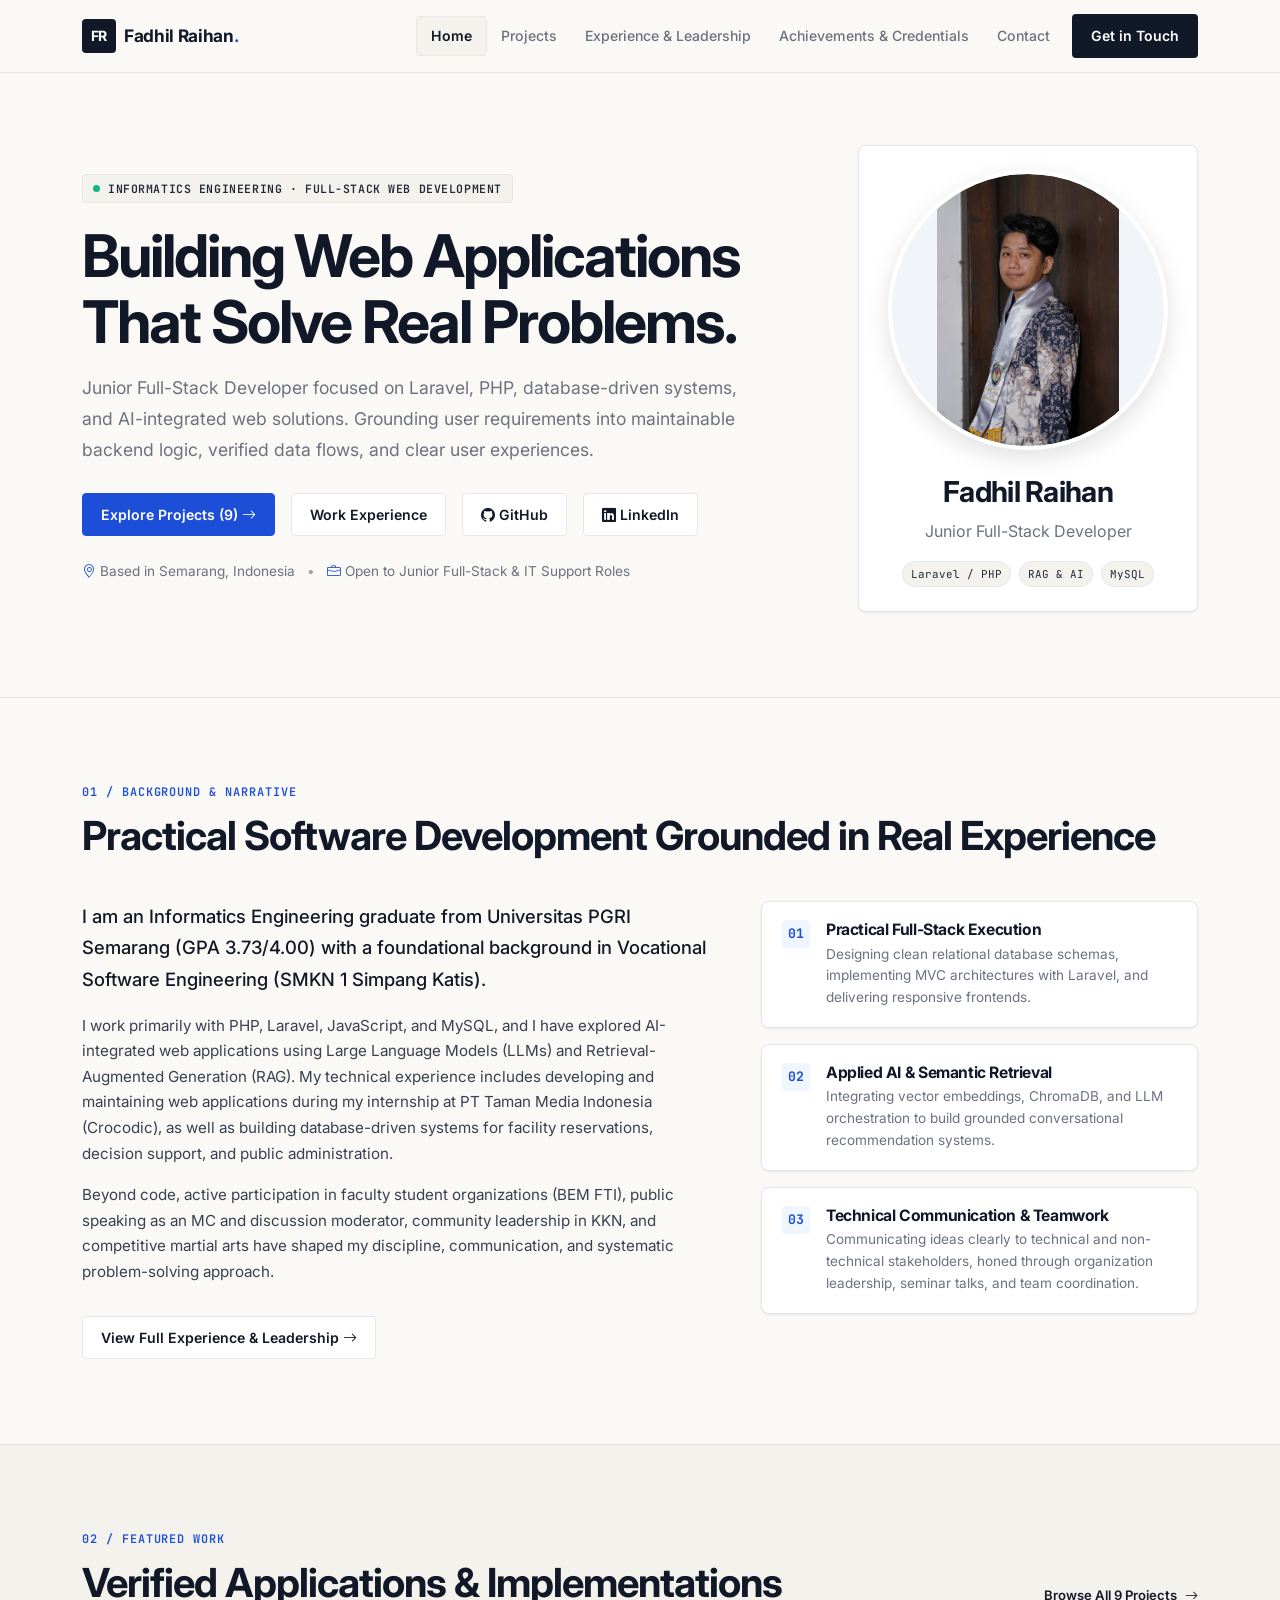
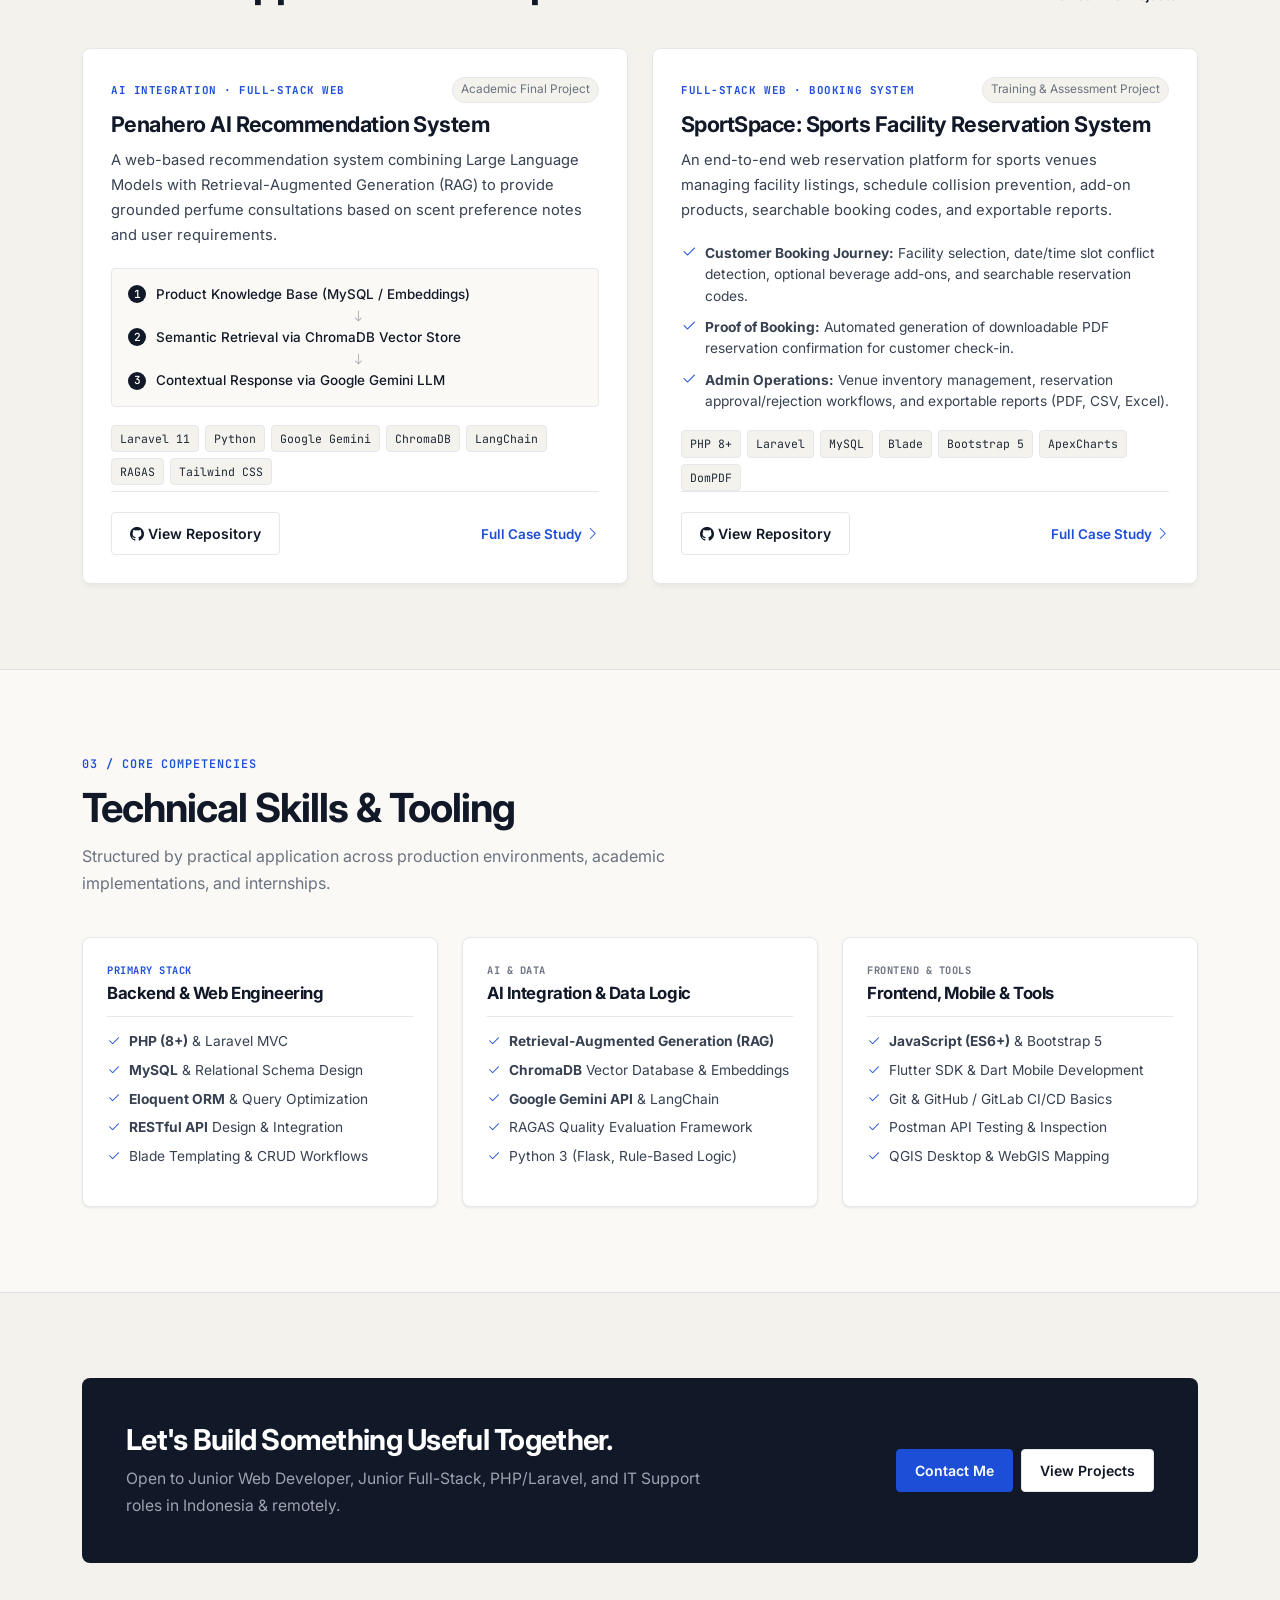
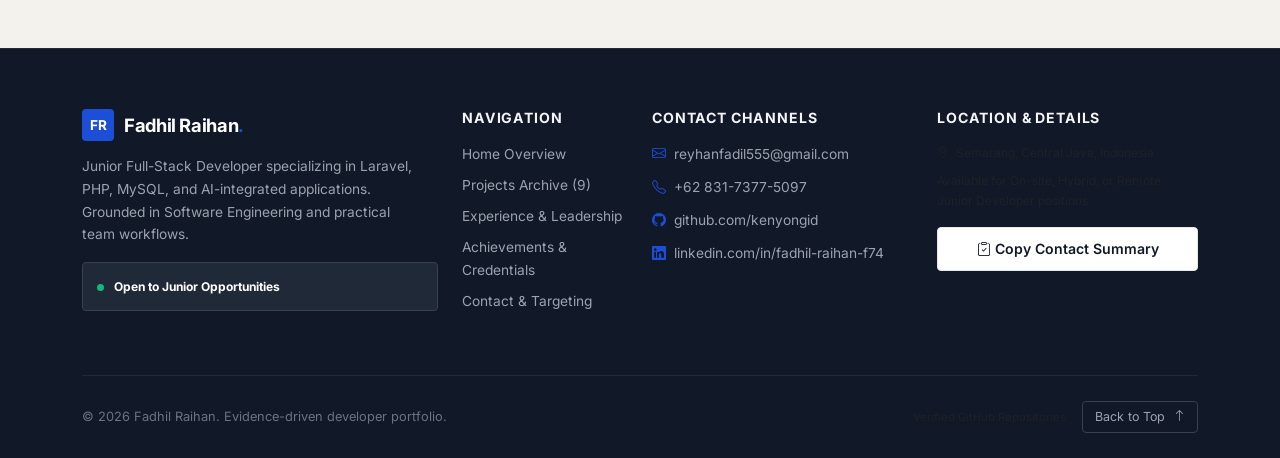
==== commit 1d7af3a8: "Update portfolio" ====
--- a/index.html
+++ b/index.html
@@ -105,7 +105,7 @@
           <div class="col-lg-4">
             <div class="profile-portrait-card">
               <div class="portrait-frame">
-                <img src="assets/profile/fadhil_photo.png" alt="Fadhil Raihan" class="portrait-image" onerror="this.style.display='none'; document.getElementById('monogramFallback').style.display='flex';">
+                <img src="assets/profile/pp4.jpeg" alt="Fadhil Raihan" class="portrait-image" onerror="this.style.display='none'; document.getElementById('monogramFallback').style.display='flex';">
                 <div id="monogramFallback" class="portrait-fallback" style="display: none;">
                   <span>FR</span>
                 </div>
--- a/style.css
+++ b/style.css
@@ -1894,4 +1894,76 @@
     scroll-behavior: auto !important;
   }
 }
-
+.profile-portrait-card {
+    width: 100%;
+    max-width: 440px;
+    margin: 0 auto;
+    text-align: center;
+}
+
+.portrait-frame {
+    width: 280px;
+    height: 280px;
+    max-width: 100%;
+    margin: 0 auto 24px;
+    border-radius: 50%;
+    overflow: hidden;
+    background: #f1f5f9;
+    border: 4px solid #ffffff;
+    box-shadow: 0 8px 24px rgba(0, 0, 0, 0.12);
+    display: flex;
+    align-items: center;
+    justify-content: center;
+}
+
+.portrait-image {
+    display: block;
+    width: 100%;
+    height: 100%;
+    border-radius: 50%;
+    object-fit: contain;
+    object-position: center;
+}
+
+.portrait-fallback {
+    display: none;
+    width: 100%;
+    height: 100%;
+    align-items: center;
+    justify-content: center;
+    border-radius: 50%;
+    font-size: 4rem;
+    font-weight: 700;
+}
+
+.portrait-meta {
+    padding: 0 8px;
+}
+
+.portrait-name {
+    font-size: 1.8rem;
+    margin-bottom: 8px;
+}
+
+.portrait-title {
+    font-size: 1rem;
+    margin-bottom: 16px;
+}
+
+.portrait-badges {
+    display: flex;
+    justify-content: center;
+    flex-wrap: wrap;
+    gap: 8px;
+}
+
+@media (max-width: 767px) {
+    .portrait-frame {
+        width: 240px;
+        height: 240px;
+    }
+
+    .portrait-name {
+        font-size: 1.5rem;
+    }
+}
